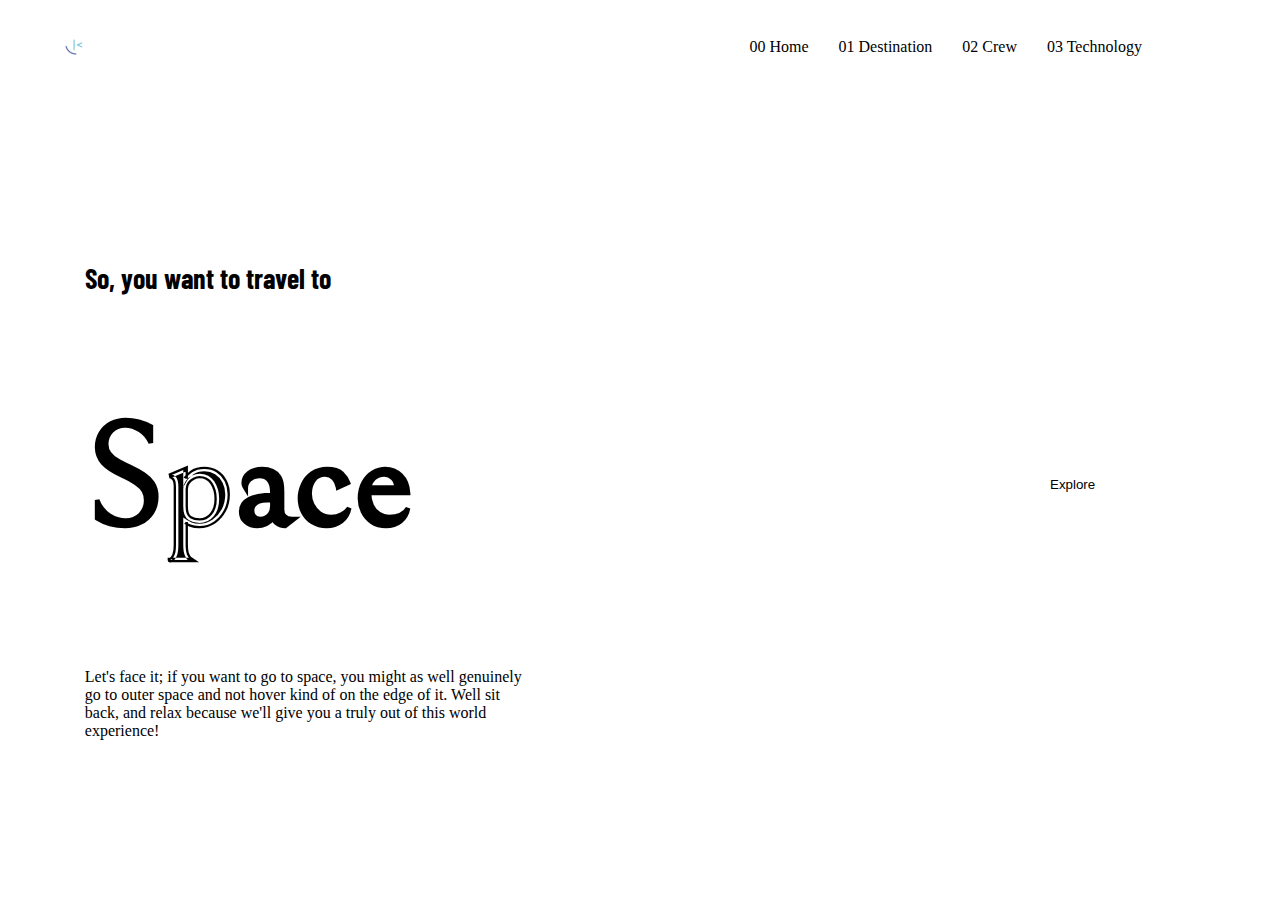
==== index.html @ 26493dad "Committing some sass updates" ====
<!DOCTYPE html>
<html lang="en">
<head>
  <meta charset="UTF-8">
  <meta name="viewport" content="width=device-width, initial-scale=1.0">
  <link rel="preconnect" href="https://fonts.googleapis.com">
  <link rel="preconnect" href="https://fonts.gstatic.com" crossorigin>
  <link href="https://fonts.googleapis.com/css2?family=Barlow+Condensed&family=Bellefair&display=swap" rel="stylesheet">
  <link rel="icon" type="image/png" sizes="32x32" href="./assets/favicon-32x32.png">
  <link rel="stylesheet" href="styles/main.css">
  
  <title>Frontend Mentor | Space tourism website</title>
</head>
<body id='home' class="home">
  <header>
    <nav>
      <img src="assets\favicon-32x32.png" alt="logo">
      <ul>
        <li><a href="#home">00 Home</a></li>
        <li><a href="#">01 Destination</a></li>
        <li><a href="#">02 Crew</a></li>
        <li><a href="#">03 Technology</a></li>
      </ul>
    </nav>
  </header>
  <main>
    <div>
  <h5>So, you want to travel to</h5>
  <h1>Space</h1>
  <p>Let's face it; if you want to go to space, you might as well genuinely go to 
  outer space and not hover kind of on the edge of it. Well sit back, and relax 
  because we'll give you a truly out of this world experience!
</p>
</div>
  <button class="button" id="button">Explore</button>
  </main>
</body>
</html>
---- styles/main.css ----
@charset "UTF-8";
h1 {
  font-family: "Bellefair", serif;
  font-size: 150px;
}

h2 {
  font-family: "Bellefair", serif;
  font-size: 100px;
}

h3 {
  font-family: "Bellefair", serif;
  font-size: 56px;
}

h4 {
  font-family: "Bellefair", serif;
  font-size: 32px;
}

h5 {
  font-family: "Barlow Condensed", sans-serif;
  font-size: 28px;
  letter-spacing: 4.75;
}

* {
  box-sizing: border-box;
}

body.home {
  background-image: url("C:Usersuser\documents__MACOSX\completed\frontend MentorSpaceTourism\assetshome஬kground-home-desktop.jpg");
}

.home main {
  padding: 10vw 6vw;
  display: flex;
  justify-content: space-between;
  align-items: center;
}
.home main .button {
  background-color: #FFFFFF;
  border-radius: 100%;
  padding: 100px;
  border: 0px;
}

nav {
  display: flex;
  justify-content: space-between;
  align-items: center;
  padding-left: 50px;
}
nav ul {
  display: flex;
  justify-content: space-between;
  align-items: center;
  background-color: #FFFFFF;
  height: auto;
  margin: 20px 0px;
  padding: 10px 100px;
}
nav li {
  list-style-type: none;
}
nav a {
  color: black;
  text-decoration: none;
  margin-right: 30px;
}

.home p {
  width: 55ch;
}/*# sourceMappingURL=main.css.map */
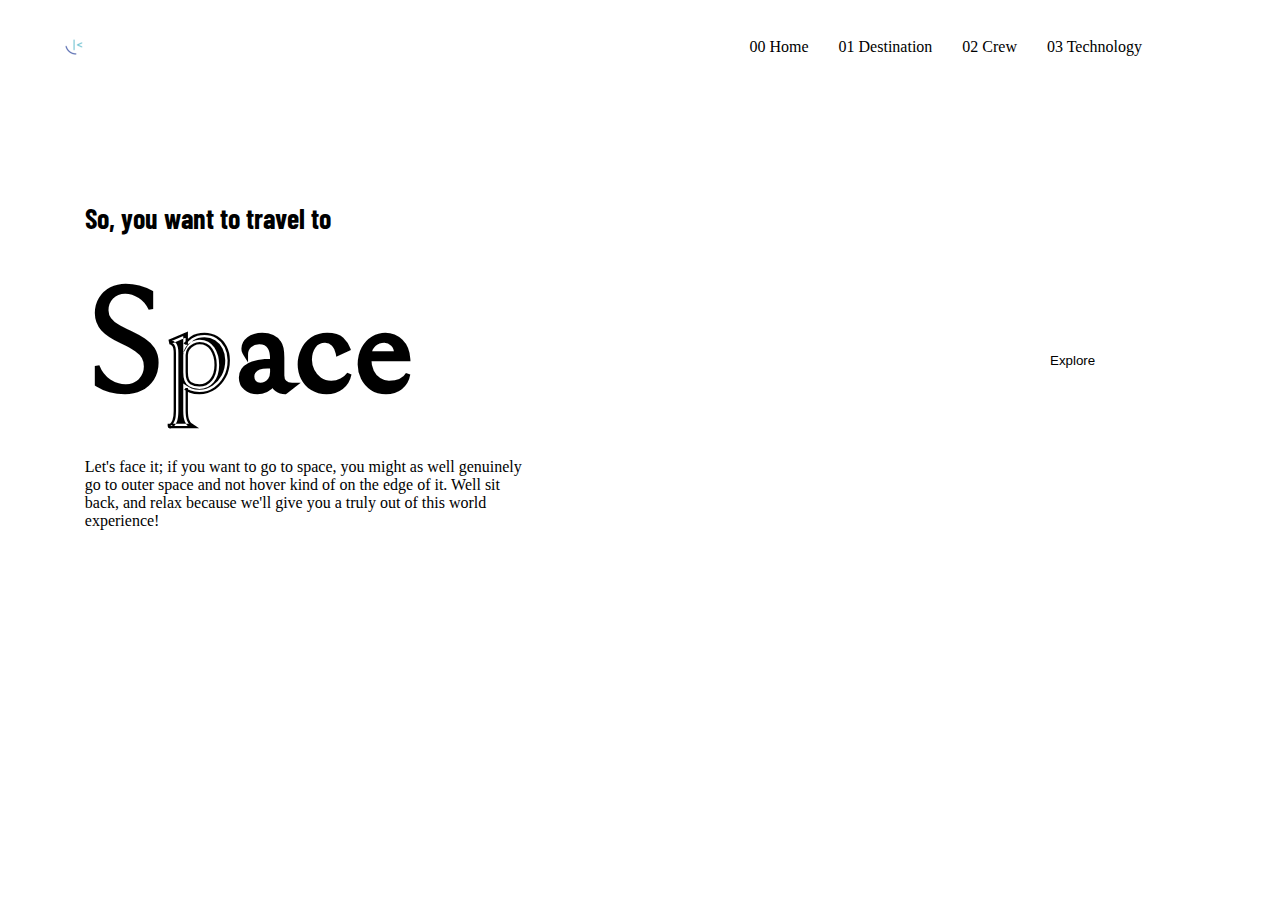
==== commit bcd0311e: "Committing some sass updates and html updates" ====
--- a/index.html
+++ b/index.html
@@ -7,7 +7,7 @@
   <link rel="preconnect" href="https://fonts.gstatic.com" crossorigin>
   <link href="https://fonts.googleapis.com/css2?family=Barlow+Condensed&family=Bellefair&display=swap" rel="stylesheet">
   <link rel="icon" type="image/png" sizes="32x32" href="./assets/favicon-32x32.png">
-  <link rel="stylesheet" href="styles/main.css">
+  <link rel="stylesheet" href="styles\home.css">
   
   <title>Frontend Mentor | Space tourism website</title>
 </head>
@@ -16,10 +16,10 @@
     <nav>
       <img src="assets\favicon-32x32.png" alt="logo">
       <ul>
-        <li><a href="#home">00 Home</a></li>
-        <li><a href="#">01 Destination</a></li>
-        <li><a href="#">02 Crew</a></li>
-        <li><a href="#">03 Technology</a></li>
+        <li><a href="index.html">00 Home</a></li>
+        <li><a href="destination-moon.html">01 Destination</a></li>
+        <li><a href="crew-pilot.html">02 Crew</a></li>
+        <li><a href="technology-vehicle.html">03 Technology</a></li>
       </ul>
     </nav>
   </header>
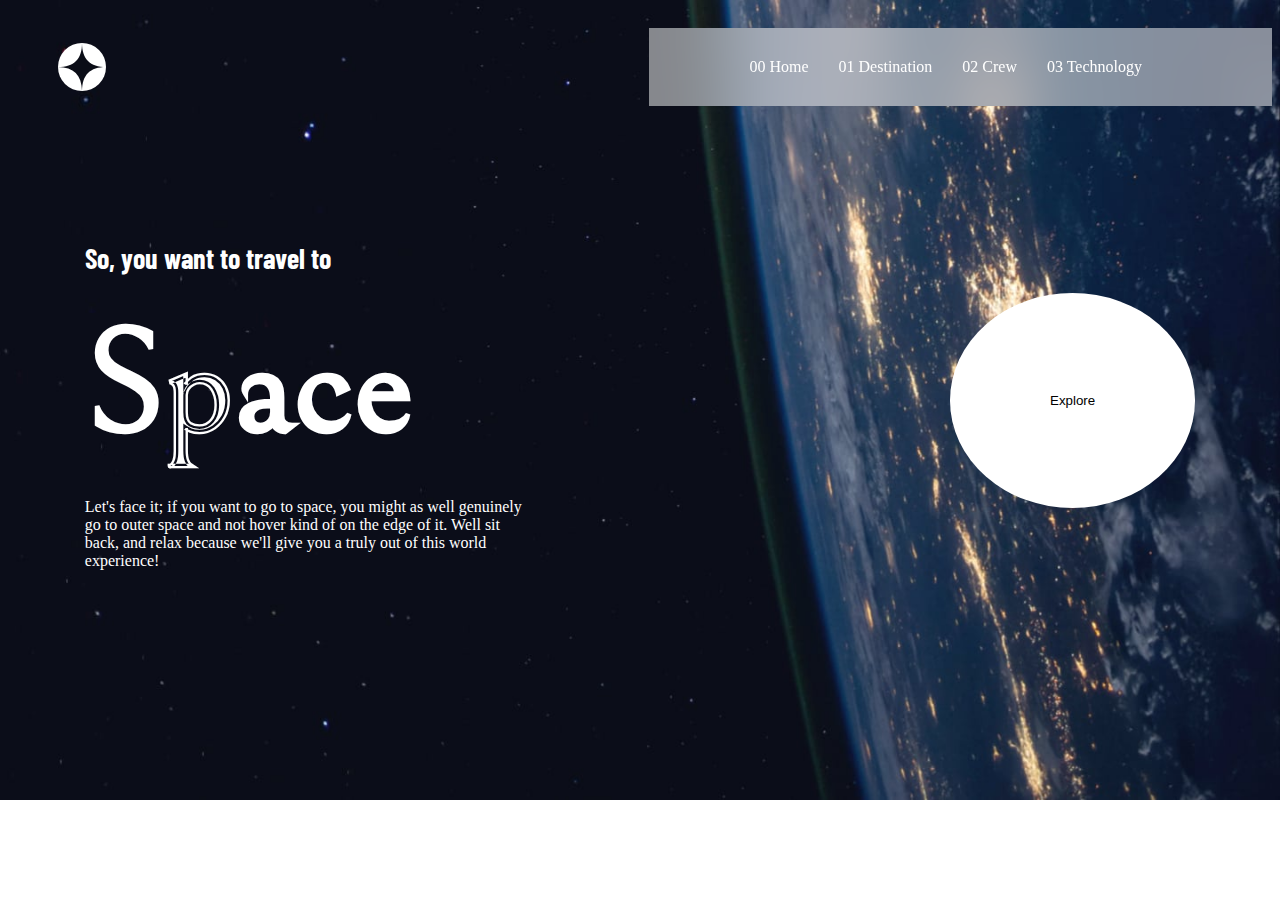
==== commit 872df99e: "Made some updates to the html  and the destination sass file" ====
--- a/index.html
+++ b/index.html
@@ -14,7 +14,7 @@
 <body id='home' class="home">
   <header>
     <nav>
-      <img src="assets\favicon-32x32.png" alt="logo">
+      <img src="./assets/shared/logo.svg" alt="logo">
       <ul>
         <li><a href="index.html">00 Home</a></li>
         <li><a href="destination-moon.html">01 Destination</a></li>
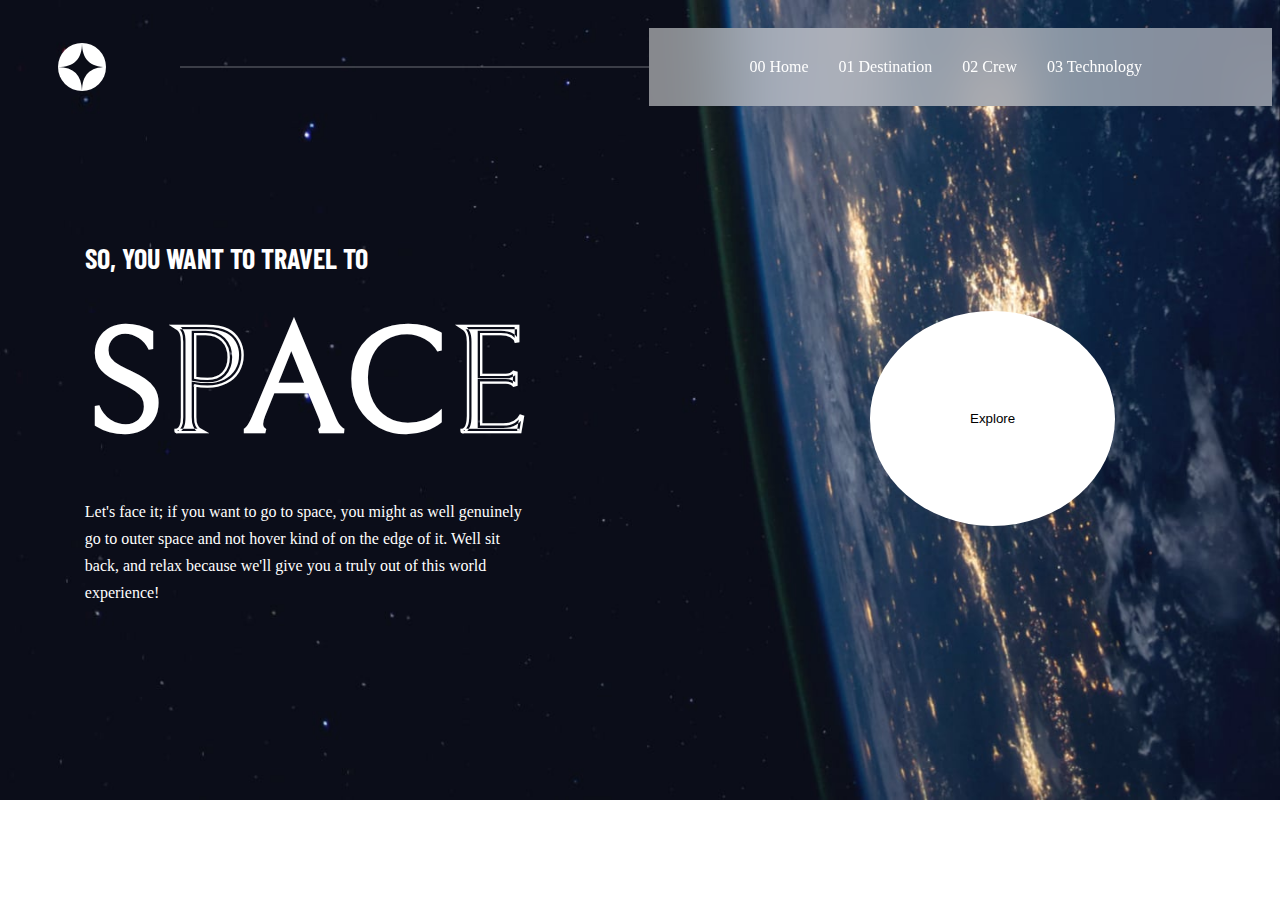
==== commit 94f9625a: "updates for pc responsivesess" ====
--- a/index.html
+++ b/index.html
@@ -15,10 +15,11 @@
   <header>
     <nav>
       <img src="./assets/shared/logo.svg" alt="logo">
+      <hr>
       <ul>
         <li><a href="index.html">00 Home</a></li>
         <li><a href="destination-moon.html">01 Destination</a></li>
-        <li><a href="crew-pilot.html">02 Crew</a></li>
+        <li><a href="crew-commander.html">02 Crew</a></li>
         <li><a href="technology-vehicle.html">03 Technology</a></li>
       </ul>
     </nav>
@@ -32,7 +33,9 @@
   because we'll give you a truly out of this world experience!
 </p>
 </div>
+<div class="explore">
   <button class="button" id="button">Explore</button>
+</div>
   </main>
 </body>
 </html>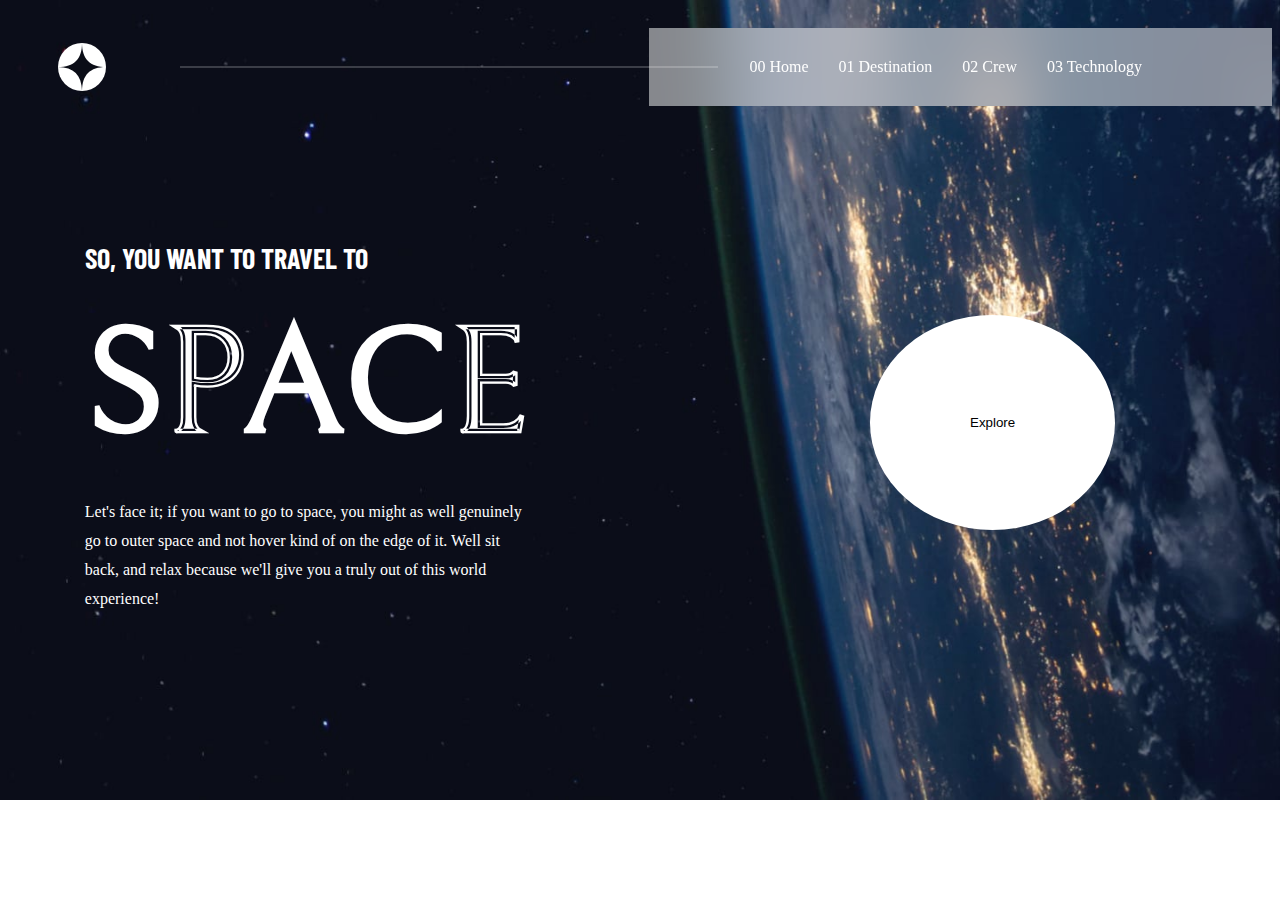
==== commit eb6567ba: "updates for mobile and tablet responsiveness" ====
--- a/index.html
+++ b/index.html
@@ -7,7 +7,7 @@
   <link rel="preconnect" href="https://fonts.gstatic.com" crossorigin>
   <link href="https://fonts.googleapis.com/css2?family=Barlow+Condensed&family=Bellefair&display=swap" rel="stylesheet">
   <link rel="icon" type="image/png" sizes="32x32" href="./assets/favicon-32x32.png">
-  <link rel="stylesheet" href="styles\home.css">
+  <link rel="stylesheet" href="styles\home.css" type="text/css">
   
   <title>Frontend Mentor | Space tourism website</title>
 </head>
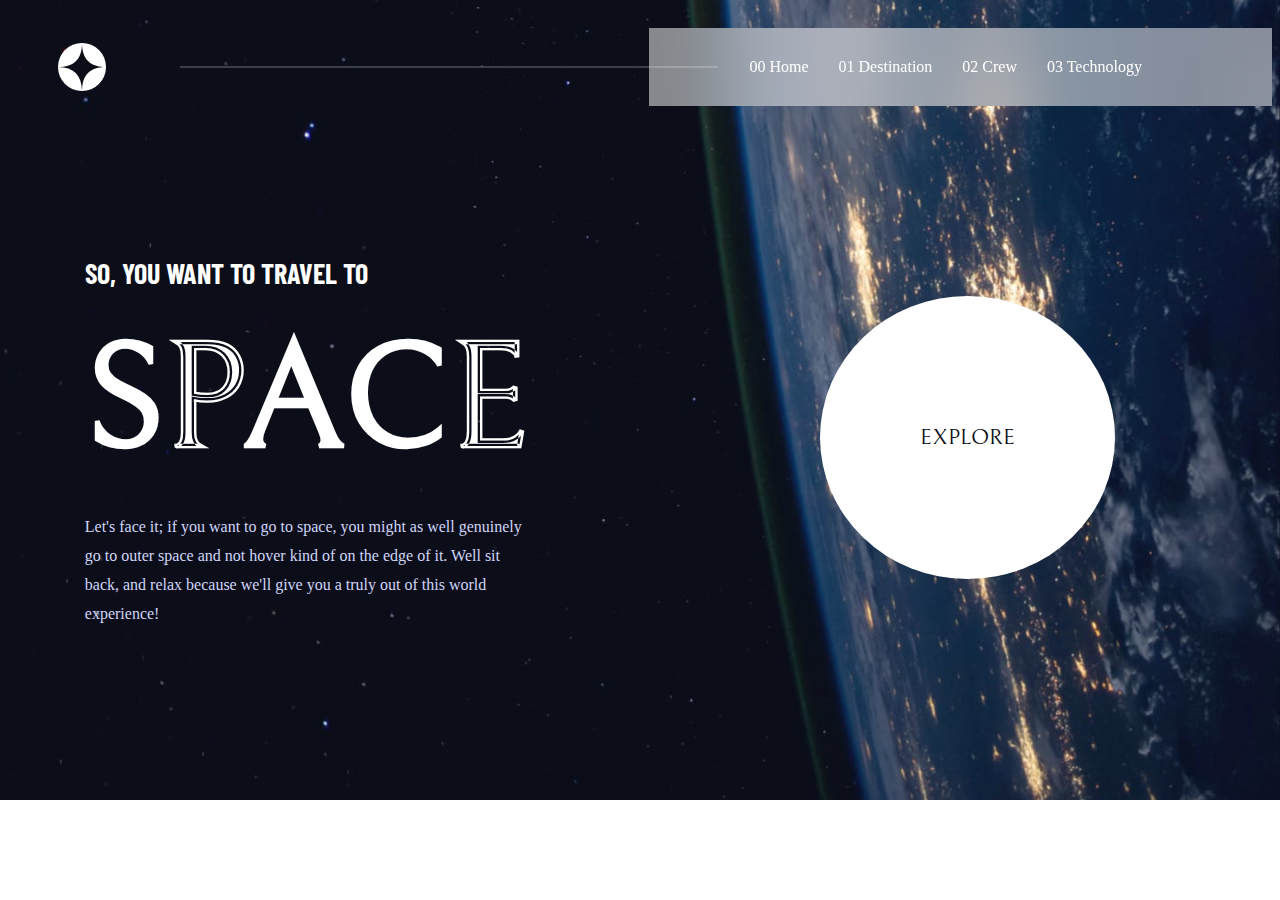
==== commit b0a12e30: "updates for tablet responsiveness" ====
--- a/index.html
+++ b/index.html
@@ -25,7 +25,7 @@
     </nav>
   </header>
   <main>
-    <div>
+    <div class="content">
   <h5>So, you want to travel to</h5>
   <h1>Space</h1>
   <p>Let's face it; if you want to go to space, you might as well genuinely go to 
@@ -34,7 +34,7 @@
 </p>
 </div>
 <div class="explore">
-  <button class="button" id="button">Explore</button>
+  <button class="button" id="button"><p>Explore</p></button>
 </div>
   </main>
 </body>
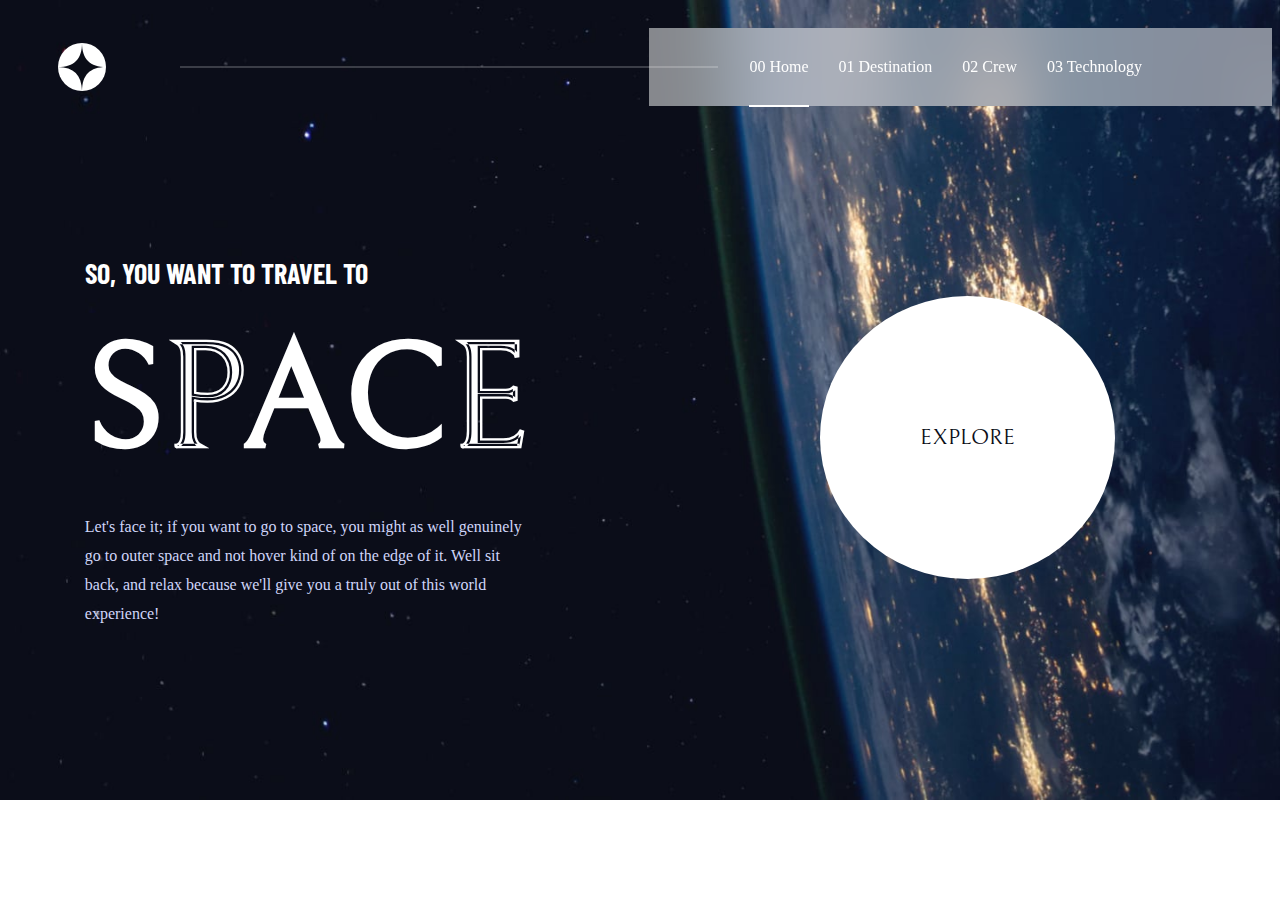
==== commit 673355d7: "updates for mobile responsiveness and hamburger menu" ====
--- a/index.html
+++ b/index.html
@@ -8,7 +8,6 @@
   <link href="https://fonts.googleapis.com/css2?family=Barlow+Condensed&family=Bellefair&display=swap" rel="stylesheet">
   <link rel="icon" type="image/png" sizes="32x32" href="./assets/favicon-32x32.png">
   <link rel="stylesheet" href="styles\home.css" type="text/css">
-  
   <title>Frontend Mentor | Space tourism website</title>
 </head>
 <body id='home' class="home">
@@ -16,8 +15,10 @@
     <nav>
       <img src="./assets/shared/logo.svg" alt="logo">
       <hr>
-      <ul>
-        <li><a href="index.html">00 Home</a></li>
+      <a id="hamburger" ><img src="./assets/shared/icon-hamburger.svg" alt="icon"></a>
+      <ul class="options">
+        <li><a id="icon-close"><img src="./assets/shared/icon-close.svg" alt="icon"></a></li>
+        <li><a href="index.html" class="active">00 Home</a></li>
         <li><a href="destination-moon.html">01 Destination</a></li>
         <li><a href="crew-commander.html">02 Crew</a></li>
         <li><a href="technology-vehicle.html">03 Technology</a></li>
@@ -37,5 +38,9 @@
   <button class="button" id="button"><p>Explore</p></button>
 </div>
   </main>
+ <!-- Script link for hamburger option -->
+ <script src="./js/nav.js"></script>
+ <!-- Script for jquery -->
+ <script src="https://code.jquery.com/jquery-3.7.0.js" integrity="sha256-JlqSTELeR4TLqP0OG9dxM7yDPqX1ox/HfgiSLBj8+kM=" crossorigin="anonymous"></script>
 </body>
 </html>